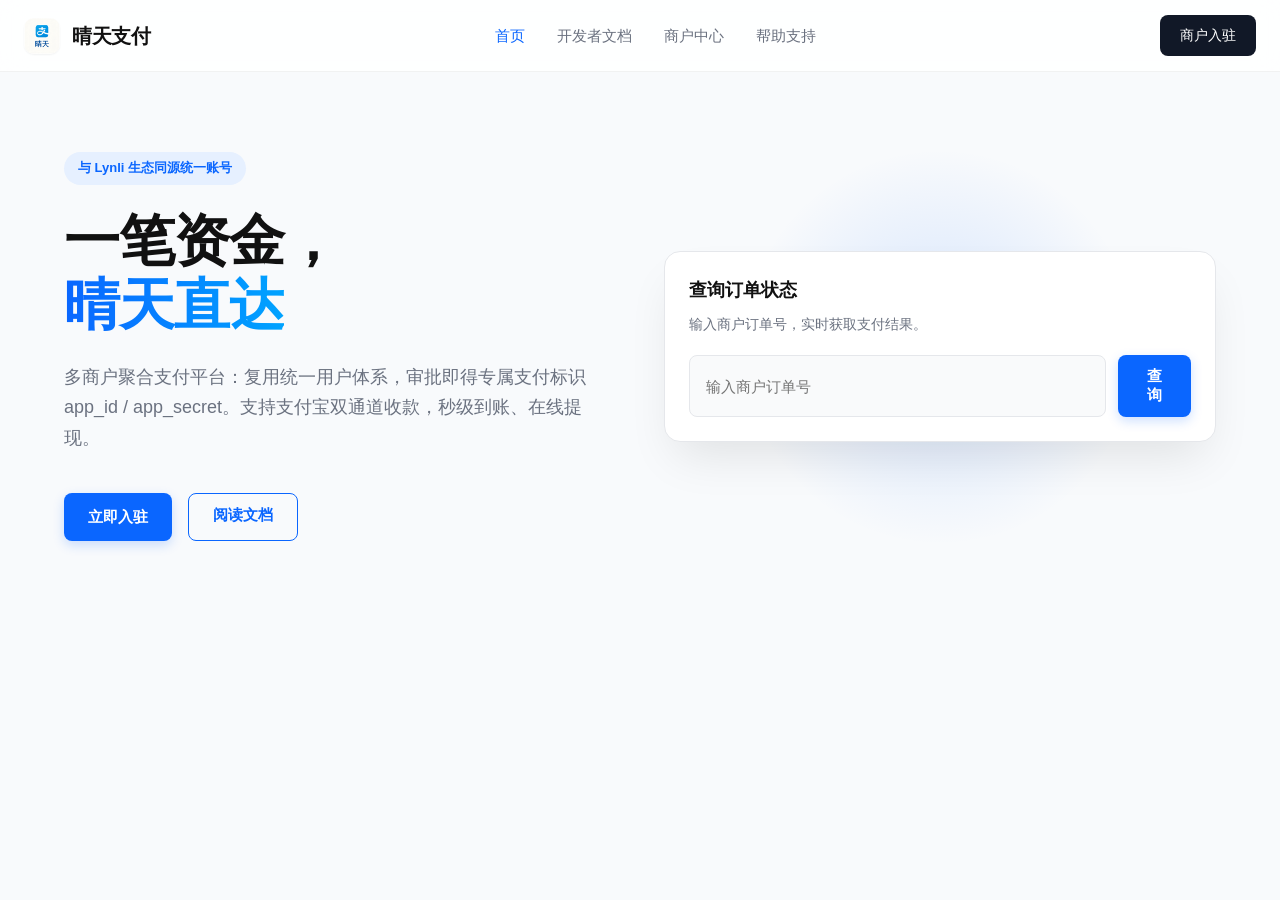
==== index.html @ b528886f "fix: force inline mobile css to kill cache issue" ====
<!DOCTYPE html>
<html lang="zh-CN">
<head>
  <meta charset="UTF-8">
  <meta name="viewport" content="width=device-width, initial-scale=1.0">
  <meta http-equiv="Cache-Control" content="no-cache, no-store, must-revalidate">
  <meta http-equiv="Pragma" content="no-cache">
  <meta http-equiv="Expires" content="0">
  <title>晴天支付 - 多商户聚合支付平台</title>
  <link rel="icon" href="assets/favicon.png">
  <link rel="stylesheet" href="assets/style.css">
  
  <!-- 强制内联，彻底防止缓存覆盖 -->
  <style>
    /* 桌面端样式恢复 */
    .hero { display: flex; align-items: center; justify-content: space-between; max-width: 1200px; margin: 80px auto; padding: 0 24px; gap: 60px; }
    .hero-text { flex: 1; max-width: 540px; }
    .hero-text h1 { font-size: 56px; line-height: 1.15; font-weight: 800; color: #111; margin-bottom: 24px; letter-spacing: -1px; }
    .hero-text h1 span { color: var(--primary); background: linear-gradient(90deg, #0a66ff, #00a3ff); -webkit-background-clip: text; -webkit-text-fill-color: transparent; }
    .hero-text p { font-size: 18px; color: var(--text-muted); margin-bottom: 40px; line-height: 1.7; }
    .hero-actions { display: flex; gap: 16px; }
    .hero-visual { flex: 1; position: relative; }
    .glow { position: absolute; top: 50%; left: 50%; transform: translate(-50%, -50%); width: 400px; height: 400px; background: radial-gradient(circle, rgba(10,102,255,0.15) 0%, rgba(255,255,255,0) 70%); z-index: -1; }
    .mockup { background: #fff; border-radius: 16px; box-shadow: 0 24px 48px -12px rgba(0,0,0,0.1); border: 1px solid var(--border-color); padding: 24px; }
    .query-box { display: flex; gap: 12px; margin-top: 16px; }

    /* 暴力修复移动端菜单 (防所有覆盖) */
    @media (max-width: 768px) {
      .nav-links { display: none; }
      .btn-header { display: none; }
      .menu-toggle { display: block; font-size: 24px; cursor: pointer; color: #111; }
      
      /* 当加上 mobile-show 类名时，变成全屏白色 */
      .nav-links.mobile-show {
        display: flex !important;
        flex-direction: column !important;
        position: fixed !important;
        top: 72px !important; 
        left: 0 !important; 
        right: 0 !important; 
        bottom: 0 !important;
        background: #ffffff !important; /* 强制纯白，绝不透明 */
        z-index: 99999 !important; /* 绝对置顶 */
        padding: 24px !important;
        margin: 0 !important;
        gap: 0 !important;
        border-top: 1px solid #eee;
      }
      
      .nav-links.mobile-show a {
        display: block !important;
        width: 100% !important;
        font-size: 18px !important;
        padding: 20px 0 !important;
        border-bottom: 1px solid #f0f0f0 !important;
        color: #333 !important;
        text-align: left !important;
      }
      
      .hero { flex-direction: column; margin: 40px auto; padding: 0 20px; gap: 40px; text-align: center; }
      .hero-text h1 { font-size: 40px; }
      .hero-actions { justify-content: center; }
      .query-box { flex-direction: column; }
      .query-box button { width: 100%; }
    }
  </style>
</head>
<body>
  <div class="header">
    <div class="logo"><img src="assets/logo.png" alt="晴天支付"><div class="logo-text"><h1>晴天支付</h1></div></div>
    
    <div class="nav-links" id="navLinks">
      <a href="index.html" class="active">首页</a>
      <a href="docs.html">开发者文档</a>
      <a href="merchant.html">商户中心</a>
      <a href="support.html">帮助支持</a>
    </div>
    
    <a href="login.html" class="btn-header">商户入驻</a>
    
    <!-- 点击后切换类名 -->
    <div class="menu-toggle" onclick="document.getElementById('navLinks').classList.toggle('mobile-show')">☰</div>
  </div>

  <main>
    <div class="hero">
      <div class="hero-text">
        <div style="display: inline-block; background: var(--primary-light); color: var(--primary); padding: 6px 14px; border-radius: 20px; font-size: 13px; font-weight: 600; margin-bottom: 24px;">与 Lynli 生态同源统一账号</div>
        <h1>一笔资金，<br><span>晴天直达</span></h1>
        <p>多商户聚合支付平台：复用统一用户体系，审批即得专属支付标识 app_id / app_secret。支持支付宝双通道收款，秒级到账、在线提现。</p>
        <div class="hero-actions"><a href="login.html" class="btn-primary">立即入驻</a><a href="docs.html" class="btn-outline" style="line-height: normal;">阅读文档</a></div>
      </div>
      <div class="hero-visual">
        <div class="glow"></div>
        <div class="mockup">
          <div style="font-size: 18px; font-weight: 600; margin-bottom: 8px; color: #111;">查询订单状态</div>
          <p style="color: var(--text-muted); font-size: 14px; margin-bottom: 20px;">输入商户订单号，实时获取支付结果。</p>
          <div class="query-box"><input type="text" id="queryOrder" placeholder="输入商户订单号"><button class="btn-primary" onclick="toast('查询功能开发中')">查询</button></div>
        </div>
      </div>
    </div>
  </main>
  <script src="assets/api.js"></script>
</body>
</html>
---- assets/style.css ----
:root {
  --primary: #0a66ff;
  --primary-hover: #004ecc;
  --primary-light: #e6f0ff;
  --text-main: #111827;
  --text-muted: #6b7280;
  --bg-color: #f8fafc;
  --card-bg: #ffffff;
  --border-color: #e5e7eb;
  --shadow-sm: 0 1px 2px 0 rgba(0, 0, 0, 0.05);
  --shadow-md: 0 4px 6px -1px rgba(0, 0, 0, 0.05), 0 2px 4px -1px rgba(0, 0, 0, 0.03);
  --shadow-lg: 0 10px 25px -3px rgba(0, 0, 0, 0.05), 0 4px 6px -2px rgba(0, 0, 0, 0.025);
  --radius: 12px;
}
* { box-sizing: border-box; margin: 0; padding: 0; }
body { font-family: -apple-system, BlinkMacSystemFont, "PingFang SC", "Helvetica Neue", Arial, sans-serif; background-color: var(--bg-color); color: var(--text-main); line-height: 1.6; -webkit-font-smoothing: antialiased; }
a { color: var(--primary); text-decoration: none; transition: color 0.2s; }

/* 导航栏 */
.header { position: sticky; top: 0; z-index: 1000; display: flex; justify-content: space-between; align-items: center; height: 72px; padding: 0 24px; background: rgba(255, 255, 255, 0.85); backdrop-filter: blur(12px); -webkit-backdrop-filter: blur(12px); border-bottom: 1px solid rgba(0,0,0,0.05); }
.logo { display: flex; align-items: center; gap: 12px; }
.logo img { width: 36px; height: 36px; border-radius: 10px; box-shadow: var(--shadow-sm); }
.logo-text h1 { font-size: 20px; font-weight: 700; letter-spacing: -0.5px; color: #111; }
.nav-links { display: flex; gap: 32px; }
.nav-links a { color: var(--text-muted); font-size: 15px; font-weight: 500; }
.nav-links a:hover, .nav-links a.active { color: var(--primary); }
.btn-header { background: var(--text-main); color: #fff; padding: 9px 20px; border-radius: 8px; font-size: 14px; font-weight: 500; transition: background 0.2s; }
.btn-header:hover { background: #000; }
.menu-toggle { display: none; font-size: 24px; cursor: pointer; color: var(--text-main); }

/* 按钮体系 */
.btn-primary { display: inline-block; text-align: center; background: var(--primary); color: #fff; padding: 12px 24px; border-radius: 8px; font-size: 15px; font-weight: 600; border: none; cursor: pointer; transition: all 0.2s ease; box-shadow: 0 4px 12px rgba(10, 102, 255, 0.2); }
.btn-primary:hover { background: var(--primary-hover); transform: translateY(-1px); box-shadow: 0 6px 16px rgba(10, 102, 255, 0.3); }
.btn-outline { background: transparent; color: var(--primary); border: 1px solid var(--primary); padding: 12px 24px; border-radius: 8px; font-size: 15px; font-weight: 600; cursor: pointer; }

/* 卡片与表单 */
.card { background: var(--card-bg); border-radius: var(--radius); padding: 32px; box-shadow: var(--shadow-md); border: 1px solid rgba(0,0,0,0.02); }
.form-group { margin-bottom: 20px; }
.form-group label { display: block; font-size: 14px; font-weight: 500; margin-bottom: 8px; color: var(--text-main); }
input { width: 100%; padding: 14px 16px; border: 1px solid var(--border-color); border-radius: 8px; font-size: 15px; outline: none; background: #f9fafb; transition: all 0.2s; }
input:focus { border-color: var(--primary); background: #fff; box-shadow: 0 0 0 3px var(--primary-light); }

/* 商户中心 */
.dashboard { display: flex; max-width: 1200px; margin: 30px auto; background: var(--card-bg); border-radius: var(--radius); overflow: hidden; box-shadow: var(--shadow-lg); border: 1px solid var(--border-color); min-height: calc(100vh - 140px); }
.sidebar { width: 260px; background: #f8fafc; border-right: 1px solid var(--border-color); padding: 24px 16px; flex-shrink: 0; }
.menu-title { font-size: 12px; font-weight: 600; color: #9ca3af; text-transform: uppercase; letter-spacing: 0.5px; padding: 12px; margin-top: 12px; }
.menu-item { padding: 12px 16px; font-size: 14px; font-weight: 500; cursor: pointer; color: var(--text-muted); border-radius: 8px; transition: all 0.2s; margin-bottom: 4px; }
.menu-item:hover { background: #e2e8f0; color: var(--text-main); }
.menu-item.active { background: var(--primary-light); color: var(--primary); }
.main-content { flex: 1; padding: 40px; overflow-y: auto; }

/* 文档代码块 */
pre { background: #1e293b; color: #e2e8f0; padding: 20px; border-radius: 8px; overflow-x: auto; font-family: ui-monospace, SFMono-Regular, Menlo, Monaco, Consolas, monospace; font-size: 14px; line-height: 1.5; margin: 20px 0; }

/* 移动端适配 */
@media (max-width: 768px) {
  .nav-links, .btn-header { display: none; }
  .menu-toggle { display: block; }
  .header { padding: 0 16px; }
  
  
  .dashboard { flex-direction: column; margin: 0; border-radius: 0; border: none; min-height: 100vh; }
  .sidebar { position: fixed; left: -300px; top: 0; bottom: 0; width: 260px; z-index: 1000; transition: left 0.3s cubic-bezier(0.4, 0, 0.2, 1); box-shadow: 2px 0 20px rgba(0,0,0,0.1); background: #fff; }
  .sidebar.open { left: 0; }
  .main-content { padding: 24px 16px; }
  .mobile-header { display: flex; align-items: center; gap: 16px; margin-bottom: 24px; }
  .overlay { display: none; position: fixed; inset: 0; background: rgba(0,0,0,0.4); backdrop-filter: blur(4px); z-index: 999; opacity: 0; transition: opacity 0.3s; }
  .overlay.show { display: block; opacity: 1; }
  .card { padding: 24px; }
}
@media (min-width: 769px) {
  .mobile-header, .overlay { display: none; }
}

/* 覆盖之前的抽屉卡片，改为全屏下拉 */
@media (max-width: 768px) {
  
  
}


@media (max-width: 768px) {
  .nav-links, .btn-header { display: none; }
  .menu-toggle { display: block; cursor: pointer; padding: 8px; }
  .header { padding: 0 16px; position: sticky; top: 0; z-index: 1000; background: #fff; }
  
  /* 全屏下拉菜单，纯白背景，绝对不透明 */
  .nav-links.mobile-show {
    display: flex !important;
    flex-direction: column;
    position: fixed !important;
    top: 64px !important;  /* 紧贴头部 */
    left: 0 !important;
    right: 0 !important;
    bottom: 0 !important;
    background: #ffffff !important;
    z-index: 9999 !important;
    padding: 20px 24px !important;
    margin: 0 !important;
    border-top: 1px solid #eee;
    box-sizing: border-box;
  }
  
  .nav-links.mobile-show a {
    display: block;
    width: 100%;
    font-size: 18px !important;
    padding: 20px 0 !important;
    border-bottom: 1px solid #f0f0f0 !important;
    color: #333 !important;
    text-align: left !important;
    background: transparent !important;
  }
}
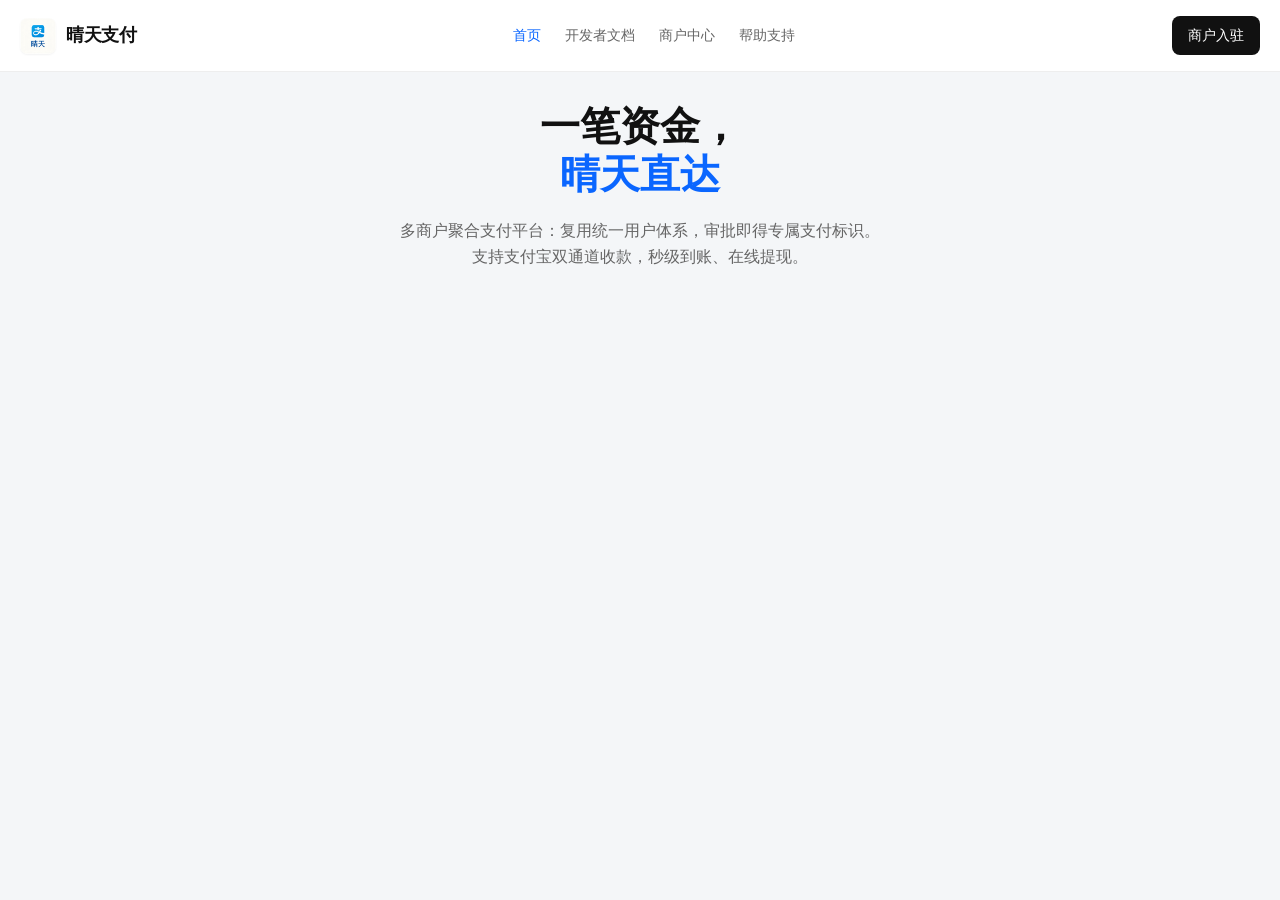
==== commit b3f0cf17: "fix: force inline css for index and bust cache" ====
--- a/index.html
+++ b/index.html
@@ -2,72 +2,65 @@
 <html lang="zh-CN">
 <head>
   <meta charset="UTF-8">
-  <meta name="viewport" content="width=device-width, initial-scale=1.0">
-  <meta http-equiv="Cache-Control" content="no-cache, no-store, must-revalidate">
-  <meta http-equiv="Pragma" content="no-cache">
-  <meta http-equiv="Expires" content="0">
+  <meta name="viewport" content="width=device-width, initial-scale=1.0, maximum-scale=1.0, user-scalable=no">
   <title>晴天支付 - 多商户聚合支付平台</title>
   <link rel="icon" href="assets/favicon.png">
-  <link rel="stylesheet" href="assets/style.css">
-  
-  <!-- 强制内联，彻底防止缓存覆盖 -->
+  <link rel="stylesheet" href="assets/style.css?v=99">
   <style>
-    /* 桌面端样式恢复 */
-    .hero { display: flex; align-items: center; justify-content: space-between; max-width: 1200px; margin: 80px auto; padding: 0 24px; gap: 60px; }
-    .hero-text { flex: 1; max-width: 540px; }
-    .hero-text h1 { font-size: 56px; line-height: 1.15; font-weight: 800; color: #111; margin-bottom: 24px; letter-spacing: -1px; }
-    .hero-text h1 span { color: var(--primary); background: linear-gradient(90deg, #0a66ff, #00a3ff); -webkit-background-clip: text; -webkit-text-fill-color: transparent; }
-    .hero-text p { font-size: 18px; color: var(--text-muted); margin-bottom: 40px; line-height: 1.7; }
-    .hero-actions { display: flex; gap: 16px; }
-    .hero-visual { flex: 1; position: relative; }
-    .glow { position: absolute; top: 50%; left: 50%; transform: translate(-50%, -50%); width: 400px; height: 400px; background: radial-gradient(circle, rgba(10,102,255,0.15) 0%, rgba(255,255,255,0) 70%); z-index: -1; }
-    .mockup { background: #fff; border-radius: 16px; box-shadow: 0 24px 48px -12px rgba(0,0,0,0.1); border: 1px solid var(--border-color); padding: 24px; }
-    .query-box { display: flex; gap: 12px; margin-top: 16px; }
+    /* 强制内联覆盖，无视任何外部 css 干扰 */
+    body { background: #f4f6f8; font-family: -apple-system, sans-serif; margin: 0; }
+    .header { display: flex; justify-content: space-between; align-items: center; padding: 12px 20px; background: #fff; border-bottom: 1px solid #eee; position: sticky; top: 0; z-index: 1000;}
+    .logo { display: flex; align-items: center; gap: 10px; }
+    .logo img { width: 36px; height: 36px; border-radius: 8px; }
+    .logo-text h1 { margin: 0; font-size: 18px; color: #111; }
+    .menu-toggle { font-size: 24px; cursor: pointer; color: #111; display: none; }
+    .nav-links { display: flex; gap: 24px; }
+    .nav-links a { text-decoration: none; color: #666; font-size: 14px; font-weight: 500; }
+    .nav-links a.active { color: #0a66ff; }
+    .btn-header { background: #111; color: #fff; text-decoration: none; padding: 8px 16px; border-radius: 8px; font-size: 14px; }
 
-    /* 暴力修复移动端菜单 (防所有覆盖) */
+    /* 页面主内容 */
+    .main { max-width: 900px; margin: 0 auto; padding: 30px 20px; text-align: center; }
+    .main h1 { font-size: 40px; line-height: 1.2; margin-bottom: 20px; color: #111; }
+    .main h1 span { color: #0a66ff; }
+    .main p { color: #666; font-size: 16px; line-height: 1.6; }
+
+    /* 手机端极简全屏菜单 */
     @media (max-width: 768px) {
       .nav-links { display: none; }
       .btn-header { display: none; }
-      .menu-toggle { display: block; font-size: 24px; cursor: pointer; color: #111; }
+      .menu-toggle { display: block; }
       
-      /* 当加上 mobile-show 类名时，变成全屏白色 */
       .nav-links.mobile-show {
         display: flex !important;
         flex-direction: column !important;
         position: fixed !important;
-        top: 72px !important; 
+        top: 61px !important; 
         left: 0 !important; 
         right: 0 !important; 
         bottom: 0 !important;
-        background: #ffffff !important; /* 强制纯白，绝不透明 */
-        z-index: 99999 !important; /* 绝对置顶 */
-        padding: 24px !important;
+        background: #ffffff !important;
+        z-index: 9999 !important;
+        padding: 20px !important;
         margin: 0 !important;
-        gap: 0 !important;
-        border-top: 1px solid #eee;
       }
-      
       .nav-links.mobile-show a {
         display: block !important;
         width: 100% !important;
         font-size: 18px !important;
-        padding: 20px 0 !important;
-        border-bottom: 1px solid #f0f0f0 !important;
-        color: #333 !important;
+        padding: 16px 0 !important;
+        border-bottom: 1px solid #eee !important;
         text-align: left !important;
       }
-      
-      .hero { flex-direction: column; margin: 40px auto; padding: 0 20px; gap: 40px; text-align: center; }
-      .hero-text h1 { font-size: 40px; }
-      .hero-actions { justify-content: center; }
-      .query-box { flex-direction: column; }
-      .query-box button { width: 100%; }
     }
   </style>
 </head>
 <body>
   <div class="header">
-    <div class="logo"><img src="assets/logo.png" alt="晴天支付"><div class="logo-text"><h1>晴天支付</h1></div></div>
+    <div class="logo">
+      <img src="assets/logo.png" alt="晴天支付">
+      <div class="logo-text"><h1>晴天支付</h1></div>
+    </div>
     
     <div class="nav-links" id="navLinks">
       <a href="index.html" class="active">首页</a>
@@ -77,29 +70,12 @@
     </div>
     
     <a href="login.html" class="btn-header">商户入驻</a>
-    
-    <!-- 点击后切换类名 -->
     <div class="menu-toggle" onclick="document.getElementById('navLinks').classList.toggle('mobile-show')">☰</div>
   </div>
 
-  <main>
-    <div class="hero">
-      <div class="hero-text">
-        <div style="display: inline-block; background: var(--primary-light); color: var(--primary); padding: 6px 14px; border-radius: 20px; font-size: 13px; font-weight: 600; margin-bottom: 24px;">与 Lynli 生态同源统一账号</div>
-        <h1>一笔资金，<br><span>晴天直达</span></h1>
-        <p>多商户聚合支付平台：复用统一用户体系，审批即得专属支付标识 app_id / app_secret。支持支付宝双通道收款，秒级到账、在线提现。</p>
-        <div class="hero-actions"><a href="login.html" class="btn-primary">立即入驻</a><a href="docs.html" class="btn-outline" style="line-height: normal;">阅读文档</a></div>
-      </div>
-      <div class="hero-visual">
-        <div class="glow"></div>
-        <div class="mockup">
-          <div style="font-size: 18px; font-weight: 600; margin-bottom: 8px; color: #111;">查询订单状态</div>
-          <p style="color: var(--text-muted); font-size: 14px; margin-bottom: 20px;">输入商户订单号，实时获取支付结果。</p>
-          <div class="query-box"><input type="text" id="queryOrder" placeholder="输入商户订单号"><button class="btn-primary" onclick="toast('查询功能开发中')">查询</button></div>
-        </div>
-      </div>
-    </div>
-  </main>
-  <script src="assets/api.js"></script>
+  <div class="main">
+    <h1>一笔资金，<br><span>晴天直达</span></h1>
+    <p>多商户聚合支付平台：复用统一用户体系，审批即得专属支付标识。<br>支持支付宝双通道收款，秒级到账、在线提现。</p>
+  </div>
 </body>
 </html>
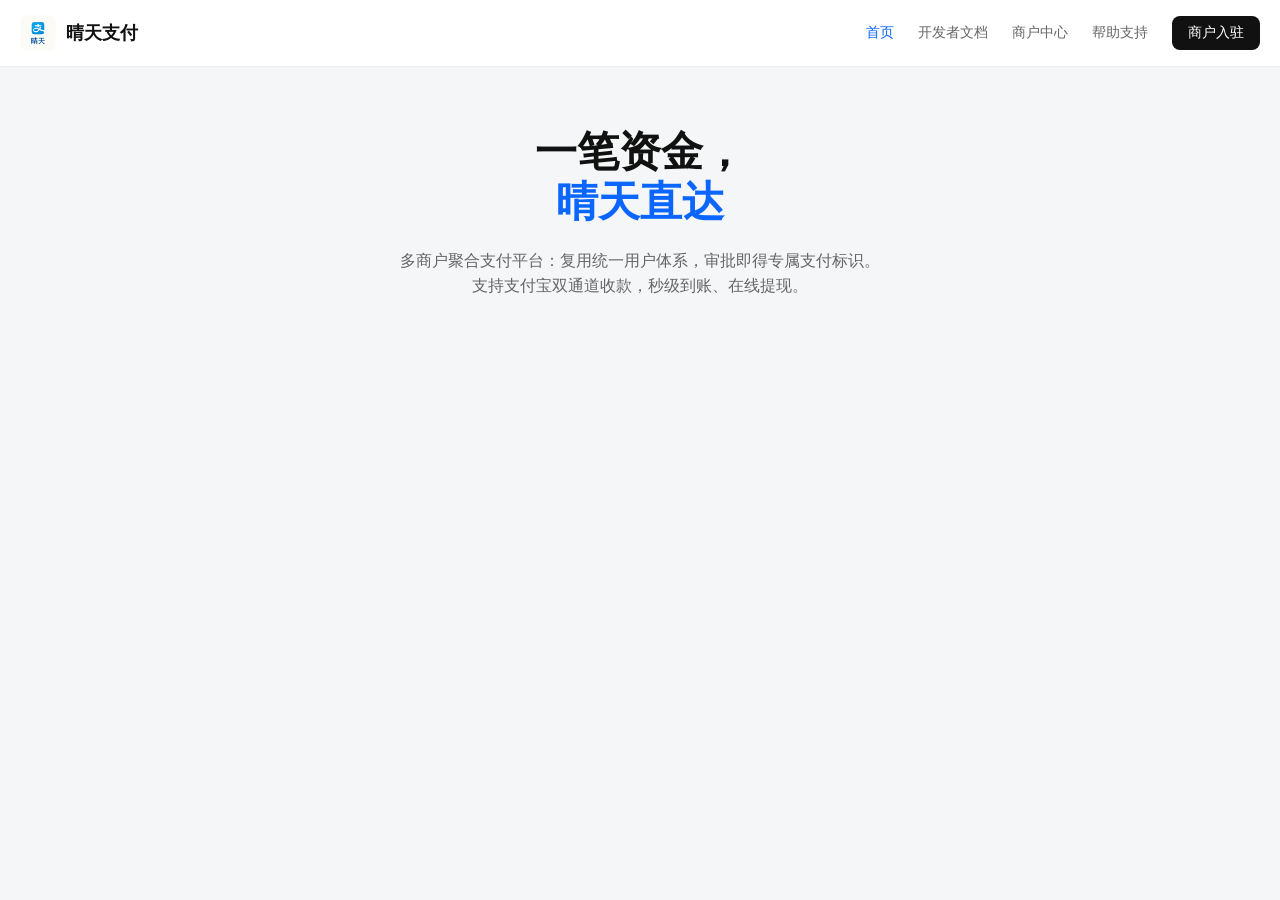
==== commit a7642ea1: "fix: absolute full screen overlay menu to kill bugs" ====
--- a/index.html
+++ b/index.html
@@ -4,78 +4,114 @@
   <meta charset="UTF-8">
   <meta name="viewport" content="width=device-width, initial-scale=1.0, maximum-scale=1.0, user-scalable=no">
   <title>晴天支付 - 多商户聚合支付平台</title>
-  <link rel="icon" href="assets/favicon.png">
-  <link rel="stylesheet" href="assets/style.css?v=99">
   <style>
-    /* 强制内联覆盖，无视任何外部 css 干扰 */
-    body { background: #f4f6f8; font-family: -apple-system, sans-serif; margin: 0; }
-    .header { display: flex; justify-content: space-between; align-items: center; padding: 12px 20px; background: #fff; border-bottom: 1px solid #eee; position: sticky; top: 0; z-index: 1000;}
+    /* ===== 彻底重置 ===== */
+    * { box-sizing: border-box; margin: 0; padding: 0; }
+    body { font-family: -apple-system, BlinkMacSystemFont, "PingFang SC", sans-serif; background: #f4f6f8; color: #111; }
+    a { text-decoration: none; }
+
+    /* ===== 顶部导航 ===== */
+    .header { display: flex; justify-content: space-between; align-items: center; padding: 15px 20px; background: #fff; border-bottom: 1px solid #eee; position: sticky; top: 0; z-index: 100; }
     .logo { display: flex; align-items: center; gap: 10px; }
     .logo img { width: 36px; height: 36px; border-radius: 8px; }
-    .logo-text h1 { margin: 0; font-size: 18px; color: #111; }
-    .menu-toggle { font-size: 24px; cursor: pointer; color: #111; display: none; }
-    .nav-links { display: flex; gap: 24px; }
-    .nav-links a { text-decoration: none; color: #666; font-size: 14px; font-weight: 500; }
-    .nav-links a.active { color: #0a66ff; }
-    .btn-header { background: #111; color: #fff; text-decoration: none; padding: 8px 16px; border-radius: 8px; font-size: 14px; }
+    .logo h1 { font-size: 18px; margin: 0; font-weight: bold; }
+    
+    .desktop-nav { display: flex; gap: 24px; align-items: center; }
+    .desktop-nav a { color: #666; font-size: 14px; font-weight: 500; }
+    .desktop-nav a.active { color: #0a66ff; }
+    .desktop-nav .btn { background: #111; color: #fff; padding: 8px 16px; border-radius: 8px; }
 
-    /* 页面主内容 */
-    .main { max-width: 900px; margin: 0 auto; padding: 30px 20px; text-align: center; }
-    .main h1 { font-size: 40px; line-height: 1.2; margin-bottom: 20px; color: #111; }
-    .main h1 span { color: #0a66ff; }
-    .main p { color: #666; font-size: 16px; line-height: 1.6; }
+    .hamburger { display: none; font-size: 24px; cursor: pointer; }
 
-    /* 手机端极简全屏菜单 */
+    /* ===== 页面主内容 ===== */
+    .main-content { text-align: center; padding: 60px 20px; max-width: 800px; margin: 0 auto; }
+    .main-content h1 { font-size: 42px; line-height: 1.2; margin-bottom: 20px; font-weight: 800; }
+    .main-content h1 span { color: #0a66ff; }
+    .main-content p { color: #666; font-size: 16px; line-height: 1.6; }
+
+    /* ===== 终极方案：独立全屏菜单 ===== */
+    .mobile-menu {
+      display: none; /* 默认隐藏 */
+      position: fixed !important; 
+      top: 0 !important; left: 0 !important; right: 0 !important; bottom: 0 !important;
+      width: 100vw !important; height: 100vh !important;
+      background: #ffffff !important; /* 纯白，绝对不透明 */
+      z-index: 999999 !important; /* 最高层级 */
+      flex-direction: column;
+      padding: 20px;
+    }
+    
+    /* 菜单头部 */
+    .mobile-menu-header { display: flex; justify-content: space-between; align-items: center; padding-bottom: 20px; border-bottom: 1px solid #eee; margin-bottom: 10px; }
+    .mobile-menu-close { font-size: 28px; cursor: pointer; color: #333; padding: 5px; }
+    
+    /* 菜单项 */
+    .mobile-menu a {
+      display: block;
+      padding: 20px 0;
+      font-size: 18px;
+      color: #333;
+      font-weight: 500;
+      border-bottom: 1px solid #f5f5f5;
+    }
+
+    /* 手机端响应 */
     @media (max-width: 768px) {
-      .nav-links { display: none; }
-      .btn-header { display: none; }
-      .menu-toggle { display: block; }
-      
-      .nav-links.mobile-show {
-        display: flex !important;
-        flex-direction: column !important;
-        position: fixed !important;
-        top: 61px !important; 
-        left: 0 !important; 
-        right: 0 !important; 
-        bottom: 0 !important;
-        background: #ffffff !important;
-        z-index: 9999 !important;
-        padding: 20px !important;
-        margin: 0 !important;
-      }
-      .nav-links.mobile-show a {
-        display: block !important;
-        width: 100% !important;
-        font-size: 18px !important;
-        padding: 16px 0 !important;
-        border-bottom: 1px solid #eee !important;
-        text-align: left !important;
-      }
+      .desktop-nav { display: none; }
+      .hamburger { display: block; }
+      .main-content h1 { font-size: 34px; }
     }
   </style>
 </head>
 <body>
+
+  <!-- 顶部 -->
   <div class="header">
     <div class="logo">
-      <img src="assets/logo.png" alt="晴天支付">
-      <div class="logo-text"><h1>晴天支付</h1></div>
+      <img src="assets/logo.png" alt="logo">
+      <h1>晴天支付</h1>
     </div>
     
-    <div class="nav-links" id="navLinks">
+    <div class="desktop-nav">
       <a href="index.html" class="active">首页</a>
       <a href="docs.html">开发者文档</a>
       <a href="merchant.html">商户中心</a>
       <a href="support.html">帮助支持</a>
+      <a href="login.html" class="btn">商户入驻</a>
     </div>
-    
-    <a href="login.html" class="btn-header">商户入驻</a>
-    <div class="menu-toggle" onclick="document.getElementById('navLinks').classList.toggle('mobile-show')">☰</div>
+
+    <div class="hamburger" onclick="openMenu()">☰</div>
   </div>
 
-  <div class="main">
+  <!-- 全屏独立菜单 (不在 header 里面，绝对覆盖) -->
+  <div class="mobile-menu" id="mobileMenu">
+    <div class="mobile-menu-header">
+      <h1 style="font-size: 18px; margin:0;">导航菜单</h1>
+      <div class="mobile-menu-close" onclick="closeMenu()">✕</div>
+    </div>
+    <a href="index.html">首页</a>
+    <a href="docs.html">开发者文档</a>
+    <a href="merchant.html">商户中心</a>
+    <a href="support.html">帮助支持</a>
+    <a href="login.html" style="color: #0a66ff; border-bottom: none;">商户入驻 →</a>
+  </div>
+
+  <!-- 内容 -->
+  <div class="main-content">
     <h1>一笔资金，<br><span>晴天直达</span></h1>
     <p>多商户聚合支付平台：复用统一用户体系，审批即得专属支付标识。<br>支持支付宝双通道收款，秒级到账、在线提现。</p>
   </div>
+
+  <script>
+    // 暴力切换 display 属性
+    function openMenu() {
+      document.getElementById('mobileMenu').style.display = 'flex';
+      document.body.style.overflow = 'hidden'; // 禁止底层页面滚动
+    }
+    function closeMenu() {
+      document.getElementById('mobileMenu').style.display = 'none';
+      document.body.style.overflow = 'auto';
+    }
+  </script>
 </body>
 </html>
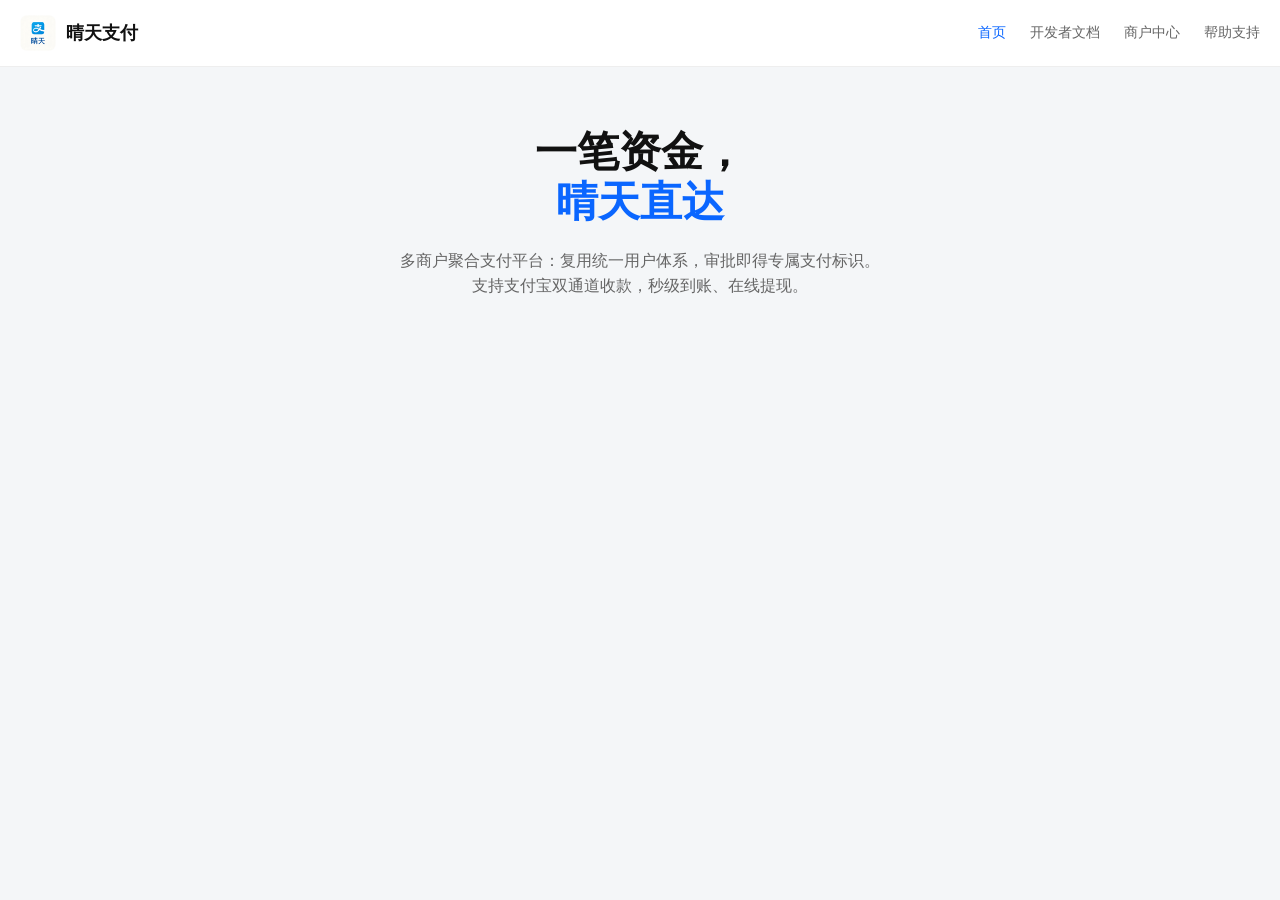
==== commit 190896ae: "fix: perfect mobile drawer with mask" ====
--- a/index.html
+++ b/index.html
@@ -5,7 +5,7 @@
   <meta name="viewport" content="width=device-width, initial-scale=1.0, maximum-scale=1.0, user-scalable=no">
   <title>晴天支付 - 多商户聚合支付平台</title>
   <style>
-    /* ===== 彻底重置 ===== */
+    /* ===== 基础重置 ===== */
     * { box-sizing: border-box; margin: 0; padding: 0; }
     body { font-family: -apple-system, BlinkMacSystemFont, "PingFang SC", sans-serif; background: #f4f6f8; color: #111; }
     a { text-decoration: none; }
@@ -15,13 +15,10 @@
     .logo { display: flex; align-items: center; gap: 10px; }
     .logo img { width: 36px; height: 36px; border-radius: 8px; }
     .logo h1 { font-size: 18px; margin: 0; font-weight: bold; }
-    
     .desktop-nav { display: flex; gap: 24px; align-items: center; }
     .desktop-nav a { color: #666; font-size: 14px; font-weight: 500; }
     .desktop-nav a.active { color: #0a66ff; }
-    .desktop-nav .btn { background: #111; color: #fff; padding: 8px 16px; border-radius: 8px; }
-
-    .hamburger { display: none; font-size: 24px; cursor: pointer; }
+    .hamburger { display: none; font-size: 24px; cursor: pointer; padding: 5px; }
 
     /* ===== 页面主内容 ===== */
     .main-content { text-align: center; padding: 60px 20px; max-width: 800px; margin: 0 auto; }
@@ -29,31 +26,61 @@
     .main-content h1 span { color: #0a66ff; }
     .main-content p { color: #666; font-size: 16px; line-height: 1.6; }
 
-    /* ===== 终极方案：独立全屏菜单 ===== */
-    .mobile-menu {
-      display: none; /* 默认隐藏 */
-      position: fixed !important; 
-      top: 0 !important; left: 0 !important; right: 0 !important; bottom: 0 !important;
-      width: 100vw !important; height: 100vh !important;
-      background: #ffffff !important; /* 纯白，绝对不透明 */
-      z-index: 999999 !important; /* 最高层级 */
-      flex-direction: column;
-      padding: 20px;
+    /* ========================================================
+       终极侧滑抽屉 (完全独立，绝对防叠字)
+       ======================================================== */
+    
+    /* 黑色半透明遮罩 */
+    .drawer-mask {
+      display: none; position: fixed !important; inset: 0 !important;
+      background: rgba(0, 0, 0, 0.4) !important;
+      backdrop-filter: blur(3px) !important;
+      z-index: 99998 !important;
     }
+
+    /* 左侧抽屉主体 */
+    .drawer {
+      position: fixed !important; top: 0 !important; bottom: 0 !important;
+      left: -100% !important; /* 默认藏在左边 */
+      width: 80% !important; max-width: 320px !important;
+      background: #ffffff !important;
+      z-index: 99999 !important;
+      display: flex !important; flex-direction: column !important;
+      transition: left 0.3s cubic-bezier(0.4, 0, 0.2, 1) !important;
+      box-shadow: 4px 0 24px rgba(0,0,0,0.1) !important;
+      border-radius: 0 16px 16px 0 !important;
+    }
+    .drawer.open { left: 0 !important; }
+
+    /* 抽屉头部 */
+    .drawer-header {
+      display: flex; align-items: center; justify-content: space-between;
+      padding: 20px; border-bottom: 1px solid #f5f5f5;
+    }
+    .drawer-logo-area { display: flex; align-items: center; gap: 12px; }
+    .drawer-logo-area img { width: 42px; height: 42px; border-radius: 12px; }
+    .drawer-title h2 { margin: 0; font-size: 18px; color: #111; }
+    .drawer-title p { margin: 2px 0 0 0; font-size: 12px; color: #888; }
+    .drawer-close { font-size: 24px; color: #999; cursor: pointer; padding: 5px; }
+
+    /* 抽屉内容区 */
+    .drawer-body { flex: 1; overflow-y: auto; padding: 10px 16px 20px; }
+    .drawer-group { font-size: 12px; color: #999; margin: 16px 8px 8px; }
+
+    /* 菜单项 */
+    .drawer-item {
+      display: flex; align-items: center; gap: 12px;
+      padding: 12px; margin-bottom: 4px;
+      border-radius: 12px; font-size: 15px; color: #333;
+    }
+    .drawer-item.active { background: #f0f7ff; color: #0a66ff; font-weight: 600; }
     
-    /* 菜单头部 */
-    .mobile-menu-header { display: flex; justify-content: space-between; align-items: center; padding-bottom: 20px; border-bottom: 1px solid #eee; margin-bottom: 10px; }
-    .mobile-menu-close { font-size: 28px; cursor: pointer; color: #333; padding: 5px; }
-    
-    /* 菜单项 */
-    .mobile-menu a {
-      display: block;
-      padding: 20px 0;
-      font-size: 18px;
-      color: #333;
-      font-weight: 500;
-      border-bottom: 1px solid #f5f5f5;
-    }
+    /* 图标背景色 */
+    .icon-box { width: 32px; height: 32px; border-radius: 8px; display: flex; align-items: center; justify-content: center; }
+    .icon-box svg { width: 18px; height: 18px; }
+    .icon-blue { background: #eef3ff; color: #0a66ff; }
+    .icon-purple { background: #f4ebff; color: #9333ea; }
+    .icon-green { background: #e6f7f0; color: #059669; }
 
     /* 手机端响应 */
     @media (max-width: 768px) {
@@ -71,45 +98,77 @@
       <img src="assets/logo.png" alt="logo">
       <h1>晴天支付</h1>
     </div>
-    
     <div class="desktop-nav">
       <a href="index.html" class="active">首页</a>
       <a href="docs.html">开发者文档</a>
       <a href="merchant.html">商户中心</a>
       <a href="support.html">帮助支持</a>
-      <a href="login.html" class="btn">商户入驻</a>
+    </div>
+    <div class="hamburger" onclick="openDrawer()">☰</div>
+  </div>
+
+  <!-- 遮罩层 -->
+  <div class="drawer-mask" id="drawerMask" onclick="closeDrawer()"></div>
+
+  <!-- 抽屉层 -->
+  <div class="drawer" id="drawer">
+    <div class="drawer-header">
+      <div class="drawer-logo-area">
+        <img src="assets/logo.png" alt="晴天支付">
+        <div class="drawer-title">
+          <h2>晴天支付</h2>
+          <p>商户服务平台</p>
+        </div>
+      </div>
+      <div class="drawer-close" onclick="closeDrawer()">✕</div>
     </div>
 
-    <div class="hamburger" onclick="openMenu()">☰</div>
+    <div class="drawer-body">
+      <div class="drawer-group">导航菜单</div>
+      
+      <a href="index.html" class="drawer-item active">
+        <div class="icon-box icon-blue"><svg fill="none" stroke="currentColor" viewBox="0 0 24 24"><path stroke-linecap="round" stroke-linejoin="round" stroke-width="2" d="M3 12l2-2m0 0l7-7 7 7M5 10v10a1 1 0 001 1h3m10-11l2 2m-2-2v10a1 1 0 01-1 1h-3m-6 0a1 1 0 001-1v-4a1 1 0 011-1h2a1 1 0 011 1v4a1 1 0 001 1m-6 0h6"></path></svg></div>
+        首页
+      </a>
+
+      <a href="docs.html" class="drawer-item">
+        <div class="icon-box icon-purple"><svg fill="none" stroke="currentColor" viewBox="0 0 24 24"><path stroke-linecap="round" stroke-linejoin="round" stroke-width="2" d="M12 6.253v13m0-13C10.832 5.477 9.246 5 7.5 5S4.168 5.477 3 6.253v13C4.168 18.477 5.754 18 7.5 18s3.332.477 4.5 1.253m0-13C13.168 5.477 14.754 5 16.5 5c1.747 0 3.332.477 4.5 1.253v13C19.832 18.477 18.247 18 16.5 18c-1.746 0-3.332.477-4.5 1.253"></path></svg></div>
+        开发者文档
+      </a>
+
+      <a href="merchant.html" class="drawer-item">
+        <div class="icon-box icon-blue"><svg fill="none" stroke="currentColor" viewBox="0 0 24 24"><path stroke-linecap="round" stroke-linejoin="round" stroke-width="2" d="M16 7a4 4 0 11-8 0 4 4 0 018 0zM12 14a7 7 0 00-7 7h14a7 7 0 00-7-7z"></path></svg></div>
+        商户中心
+      </a>
+
+      <a href="support.html" class="drawer-item">
+        <div class="icon-box icon-green"><svg fill="none" stroke="currentColor" viewBox="0 0 24 24"><path stroke-linecap="round" stroke-linejoin="round" stroke-width="2" d="M18.364 5.636l-3.536 3.536m0 5.656l3.536 3.536M9.172 9.172L5.636 5.636m3.536 9.192l-3.536 3.536M21 12a9 9 0 11-18 0 9 9 0 0118 0zm-5 0a4 4 0 11-8 0 4 4 0 018 0z"></path></svg></div>
+        帮助支持
+      </a>
+
+      <div style="margin-top: 20px;">
+        <a href="login.html" style="display: block; text-align: center; background: #0a66ff; color: #fff; padding: 14px; border-radius: 8px; font-weight: bold;">商户入驻</a>
+      </div>
+    </div>
   </div>
 
-  <!-- 全屏独立菜单 (不在 header 里面，绝对覆盖) -->
-  <div class="mobile-menu" id="mobileMenu">
-    <div class="mobile-menu-header">
-      <h1 style="font-size: 18px; margin:0;">导航菜单</h1>
-      <div class="mobile-menu-close" onclick="closeMenu()">✕</div>
-    </div>
-    <a href="index.html">首页</a>
-    <a href="docs.html">开发者文档</a>
-    <a href="merchant.html">商户中心</a>
-    <a href="support.html">帮助支持</a>
-    <a href="login.html" style="color: #0a66ff; border-bottom: none;">商户入驻 →</a>
-  </div>
-
-  <!-- 内容 -->
+  <!-- 页面内容 -->
   <div class="main-content">
     <h1>一笔资金，<br><span>晴天直达</span></h1>
     <p>多商户聚合支付平台：复用统一用户体系，审批即得专属支付标识。<br>支持支付宝双通道收款，秒级到账、在线提现。</p>
   </div>
 
   <script>
-    // 暴力切换 display 属性
-    function openMenu() {
-      document.getElementById('mobileMenu').style.display = 'flex';
-      document.body.style.overflow = 'hidden'; // 禁止底层页面滚动
+    // 绝对独立控制抽屉滑出
+    function openDrawer() {
+      document.getElementById('drawerMask').style.display = 'block';
+      document.getElementById('drawer').classList.add('open');
+      document.body.style.overflow = 'hidden'; // 防止底层滚动
     }
-    function closeMenu() {
-      document.getElementById('mobileMenu').style.display = 'none';
+
+    function closeDrawer() {
+      document.getElementById('drawer').classList.remove('open');
+      document.getElementById('drawerMask').style.display = 'none';
       document.body.style.overflow = 'auto';
     }
   </script>
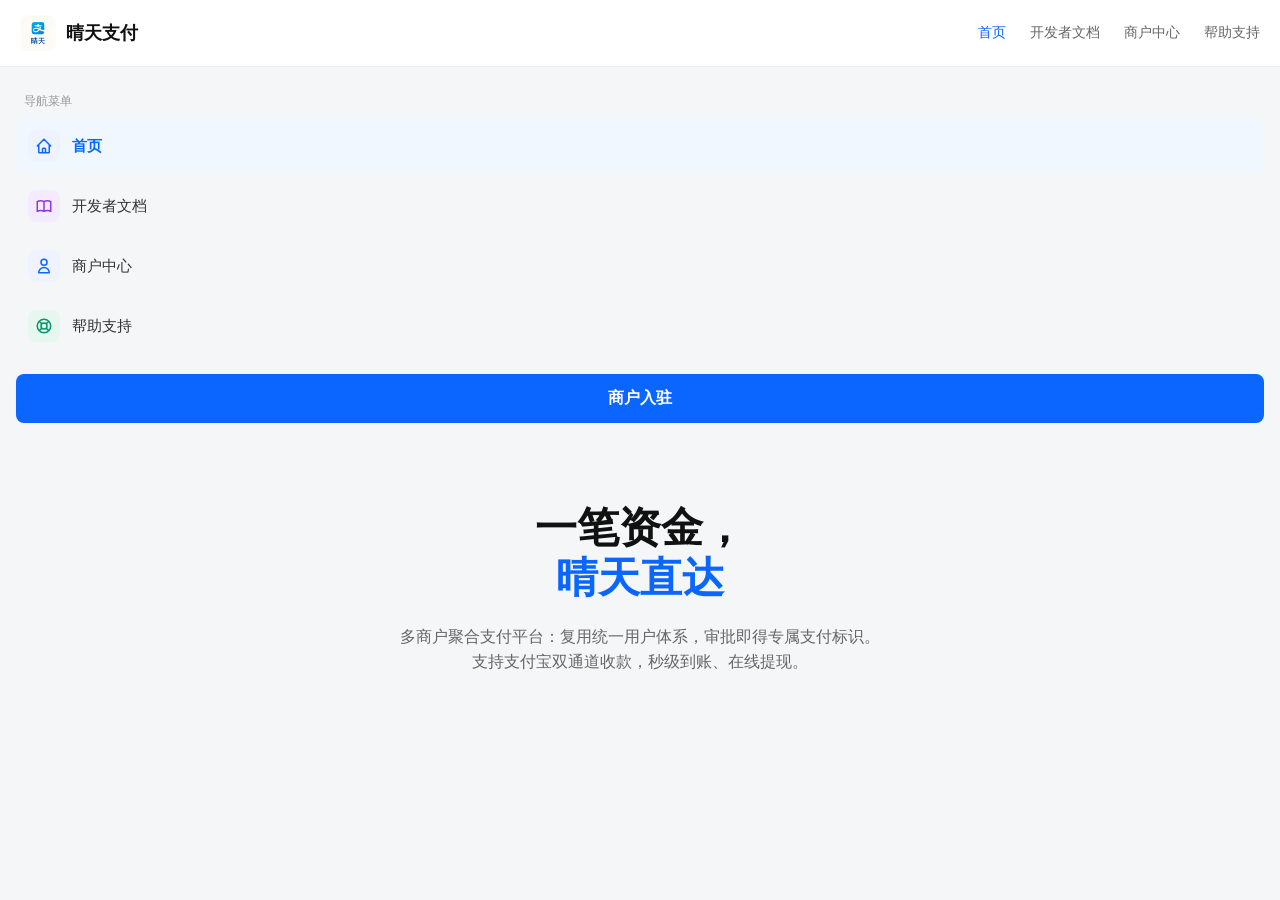
==== commit 00e37cd6: "fix: change drawer to slide from right" ====
--- a/index.html
+++ b/index.html
@@ -41,16 +41,16 @@
     /* 左侧抽屉主体 */
     .drawer {
       position: fixed !important; top: 0 !important; bottom: 0 !important;
-      left: -100% !important; /* 默认藏在左边 */
+      right: -100% !important; transform: translateX(100%) !important;
       width: 80% !important; max-width: 320px !important;
       background: #ffffff !important;
       z-index: 99999 !important;
       display: flex !important; flex-direction: column !important;
-      transition: left 0.3s cubic-bezier(0.4, 0, 0.2, 1) !important;
-      box-shadow: 4px 0 24px rgba(0,0,0,0.1) !important;
-      border-radius: 0 16px 16px 0 !important;
+      transition: transform 0.3s cubic-bezier(0.4, 0, 0.2, 1) !important;
+      box-shadow: -4px 0 24px rgba(0,0,0,0.1) !important;
+      border-radius: 16px 0 0 16px !important;
     }
-    .drawer.open { left: 0 !important; }
+    .drawer.open { right: 0 !important; transform: translateX(0) !important; }
 
     /* 抽屉头部 */
     .drawer-header {
@@ -113,13 +113,15 @@
   <!-- 抽屉层 -->
   <div class="drawer" id="drawer">
     <div class="drawer-header">
+      <div class="drawer-close" onclick="closeDrawer()">✕</div>
       <div class="drawer-logo-area">
-        <img src="assets/logo.png" alt="晴天支付">
-        <div class="drawer-title">
+        <div class="drawer-title" style="text-align: right; margin-right: 12px;">
           <h2>晴天支付</h2>
           <p>商户服务平台</p>
         </div>
+        <img src="assets/logo.png" alt="晴天支付">
       </div>
+    </div>
       <div class="drawer-close" onclick="closeDrawer()">✕</div>
     </div>
 
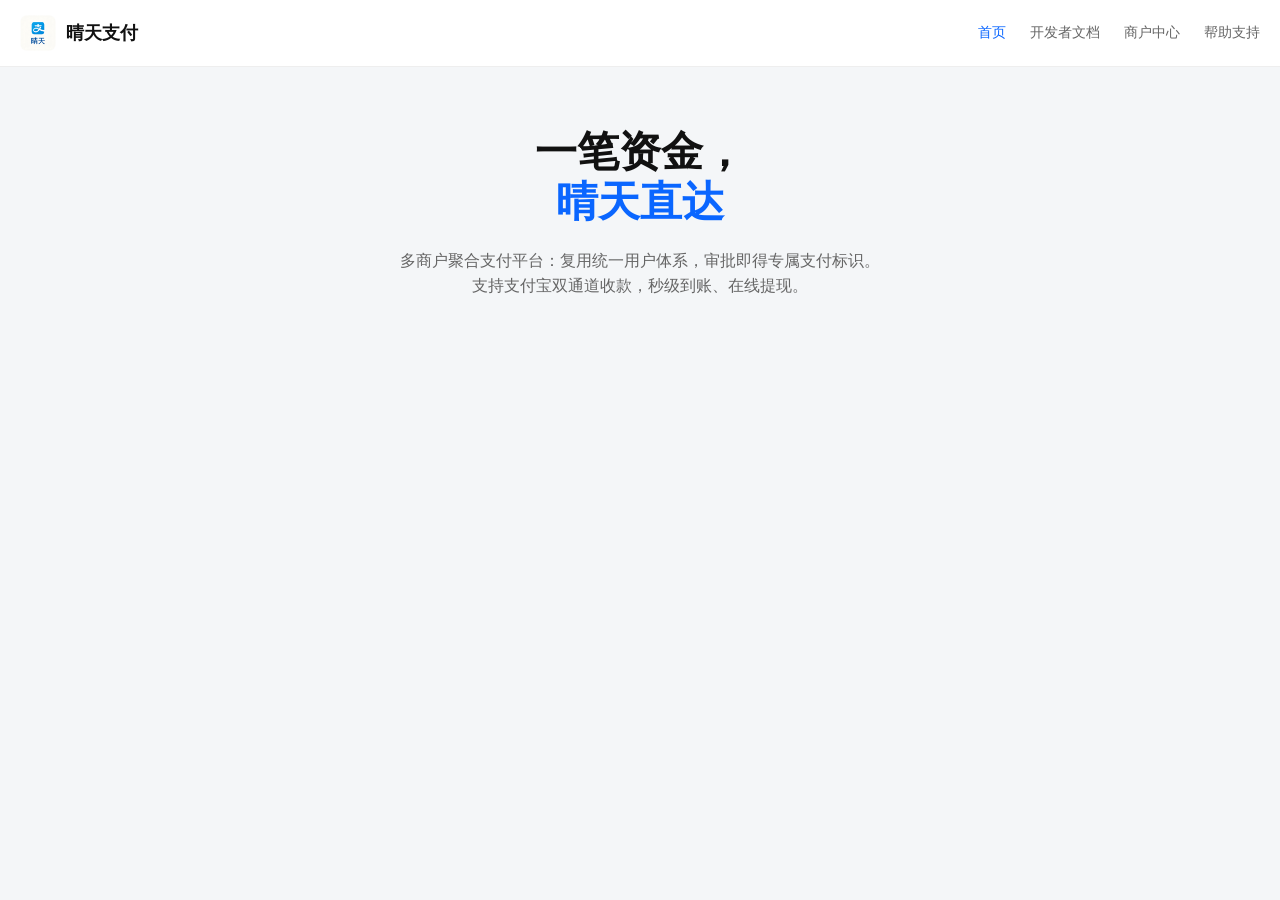
==== commit 072c9405: "fix: complete rewrite of index html with right drawer" ====
--- a/index.html
+++ b/index.html
@@ -5,10 +5,10 @@
   <meta name="viewport" content="width=device-width, initial-scale=1.0, maximum-scale=1.0, user-scalable=no">
   <title>晴天支付 - 多商户聚合支付平台</title>
   <style>
-    /* ===== 基础重置 ===== */
+    /* ===== 强制重置 ===== */
     * { box-sizing: border-box; margin: 0; padding: 0; }
     body { font-family: -apple-system, BlinkMacSystemFont, "PingFang SC", sans-serif; background: #f4f6f8; color: #111; }
-    a { text-decoration: none; }
+    a { text-decoration: none; color: inherit; }
 
     /* ===== 顶部导航 ===== */
     .header { display: flex; justify-content: space-between; align-items: center; padding: 15px 20px; background: #fff; border-bottom: 1px solid #eee; position: sticky; top: 0; z-index: 100; }
@@ -18,50 +18,50 @@
     .desktop-nav { display: flex; gap: 24px; align-items: center; }
     .desktop-nav a { color: #666; font-size: 14px; font-weight: 500; }
     .desktop-nav a.active { color: #0a66ff; }
-    .hamburger { display: none; font-size: 24px; cursor: pointer; padding: 5px; }
+    .hamburger { display: none; font-size: 24px; cursor: pointer; padding: 5px; color: #111; }
 
-    /* ===== 页面主内容 ===== */
+    /* ===== 页面内容 ===== */
     .main-content { text-align: center; padding: 60px 20px; max-width: 800px; margin: 0 auto; }
     .main-content h1 { font-size: 42px; line-height: 1.2; margin-bottom: 20px; font-weight: 800; }
     .main-content h1 span { color: #0a66ff; }
     .main-content p { color: #666; font-size: 16px; line-height: 1.6; }
 
     /* ========================================================
-       终极侧滑抽屉 (完全独立，绝对防叠字)
+       右侧滑动抽屉 (终极版)
        ======================================================== */
     
     /* 黑色半透明遮罩 */
     .drawer-mask {
-      display: none; position: fixed !important; inset: 0 !important;
-      background: rgba(0, 0, 0, 0.4) !important;
-      backdrop-filter: blur(3px) !important;
-      z-index: 99998 !important;
+      display: none; position: fixed; inset: 0;
+      background: rgba(0, 0, 0, 0.4);
+      backdrop-filter: blur(3px);
+      z-index: 9998;
     }
 
-    /* 左侧抽屉主体 */
+    /* 抽屉主体 - 从右侧滑出 */
     .drawer {
-      position: fixed !important; top: 0 !important; bottom: 0 !important;
-      right: -100% !important; transform: translateX(100%) !important;
-      width: 80% !important; max-width: 320px !important;
-      background: #ffffff !important;
-      z-index: 99999 !important;
-      display: flex !important; flex-direction: column !important;
-      transition: transform 0.3s cubic-bezier(0.4, 0, 0.2, 1) !important;
-      box-shadow: -4px 0 24px rgba(0,0,0,0.1) !important;
-      border-radius: 16px 0 0 16px !important;
+      position: fixed; top: 0; bottom: 0; right: -100%;
+      width: 80%; max-width: 320px;
+      background: #ffffff;
+      z-index: 9999;
+      display: flex; flex-direction: column;
+      transition: right 0.3s cubic-bezier(0.4, 0, 0.2, 1);
+      box-shadow: -4px 0 24px rgba(0,0,0,0.1);
+      border-radius: 16px 0 0 16px;
     }
-    .drawer.open { right: 0 !important; transform: translateX(0) !important; }
+    .drawer.open { right: 0; }
 
     /* 抽屉头部 */
     .drawer-header {
       display: flex; align-items: center; justify-content: space-between;
       padding: 20px; border-bottom: 1px solid #f5f5f5;
     }
+    .drawer-close { font-size: 24px; color: #999; cursor: pointer; padding: 5px; }
     .drawer-logo-area { display: flex; align-items: center; gap: 12px; }
     .drawer-logo-area img { width: 42px; height: 42px; border-radius: 12px; }
+    .drawer-title { text-align: right; }
     .drawer-title h2 { margin: 0; font-size: 18px; color: #111; }
     .drawer-title p { margin: 2px 0 0 0; font-size: 12px; color: #888; }
-    .drawer-close { font-size: 24px; color: #999; cursor: pointer; padding: 5px; }
 
     /* 抽屉内容区 */
     .drawer-body { flex: 1; overflow-y: auto; padding: 10px 16px 20px; }
@@ -104,27 +104,28 @@
       <a href="merchant.html">商户中心</a>
       <a href="support.html">帮助支持</a>
     </div>
+    <!-- 右侧触发按钮 -->
     <div class="hamburger" onclick="openDrawer()">☰</div>
   </div>
 
   <!-- 遮罩层 -->
   <div class="drawer-mask" id="drawerMask" onclick="closeDrawer()"></div>
 
-  <!-- 抽屉层 -->
+  <!-- 右侧抽屉层 -->
   <div class="drawer" id="drawer">
+    <!-- 头部：关闭按钮在左，Logo在右 -->
     <div class="drawer-header">
       <div class="drawer-close" onclick="closeDrawer()">✕</div>
       <div class="drawer-logo-area">
-        <div class="drawer-title" style="text-align: right; margin-right: 12px;">
+        <div class="drawer-title">
           <h2>晴天支付</h2>
           <p>商户服务平台</p>
         </div>
         <img src="assets/logo.png" alt="晴天支付">
       </div>
     </div>
-      <div class="drawer-close" onclick="closeDrawer()">✕</div>
-    </div>
 
+    <!-- 菜单内容 -->
     <div class="drawer-body">
       <div class="drawer-group">导航菜单</div>
       
@@ -161,11 +162,10 @@
   </div>
 
   <script>
-    // 绝对独立控制抽屉滑出
     function openDrawer() {
       document.getElementById('drawerMask').style.display = 'block';
       document.getElementById('drawer').classList.add('open');
-      document.body.style.overflow = 'hidden'; // 防止底层滚动
+      document.body.style.overflow = 'hidden'; 
     }
 
     function closeDrawer() {
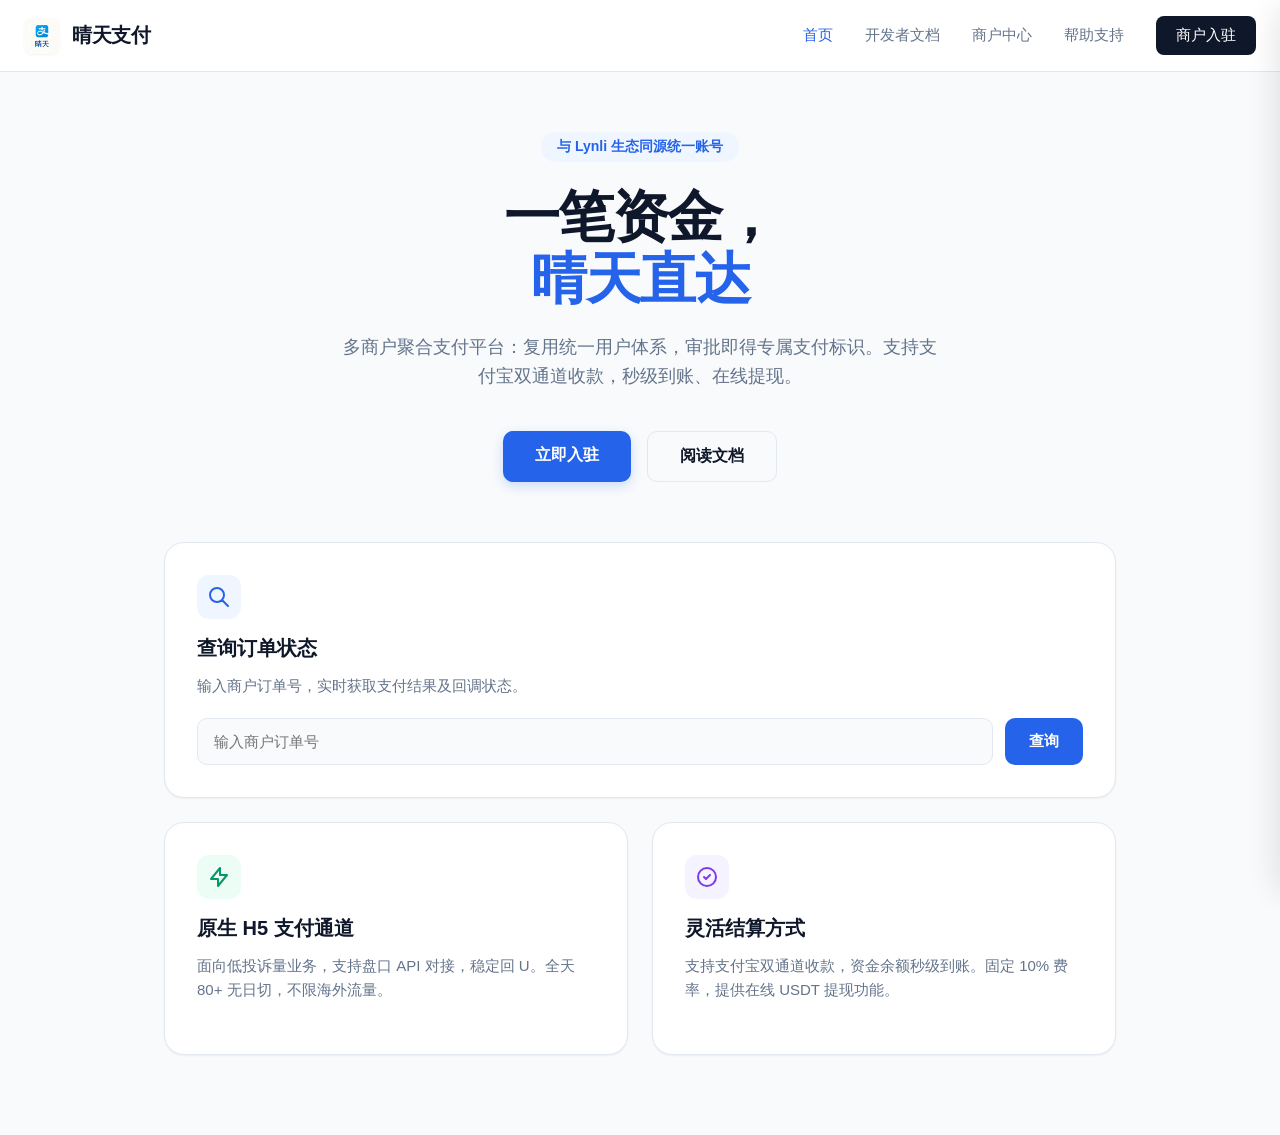
==== commit 6a26dc50: "feat: build full SaaS landing page with features and smooth drawer" ====
--- a/index.html
+++ b/index.html
@@ -4,98 +4,119 @@
   <meta charset="UTF-8">
   <meta name="viewport" content="width=device-width, initial-scale=1.0, maximum-scale=1.0, user-scalable=no">
   <title>晴天支付 - 多商户聚合支付平台</title>
+  <link rel="icon" href="assets/favicon.png">
   <style>
-    /* ===== 强制重置 ===== */
-    * { box-sizing: border-box; margin: 0; padding: 0; }
-    body { font-family: -apple-system, BlinkMacSystemFont, "PingFang SC", sans-serif; background: #f4f6f8; color: #111; }
+    /* ================= 基础重置与色彩系统 ================= */
+    :root {
+      --primary: #2563eb;
+      --primary-hover: #1d4ed8;
+      --primary-light: #eff6ff;
+      --bg: #f8fafc;
+      --surface: #ffffff;
+      --text-main: #0f172a;
+      --text-muted: #64748b;
+      --border: #e2e8f0;
+      --shadow-sm: 0 1px 2px 0 rgb(0 0 0 / 0.05);
+      --shadow-md: 0 4px 6px -1px rgb(0 0 0 / 0.05), 0 2px 4px -2px rgb(0 0 0 / 0.05);
+      --shadow-lg: 0 10px 15px -3px rgb(0 0 0 / 0.05), 0 4px 6px -4px rgb(0 0 0 / 0.05);
+    }
+    * { box-sizing: border-box; margin: 0; padding: 0; -webkit-tap-highlight-color: transparent; }
+    body { font-family: -apple-system, BlinkMacSystemFont, "Inter", "PingFang SC", sans-serif; background: var(--bg); color: var(--text-main); }
     a { text-decoration: none; color: inherit; }
 
-    /* ===== 顶部导航 ===== */
-    .header { display: flex; justify-content: space-between; align-items: center; padding: 15px 20px; background: #fff; border-bottom: 1px solid #eee; position: sticky; top: 0; z-index: 100; }
-    .logo { display: flex; align-items: center; gap: 10px; }
-    .logo img { width: 36px; height: 36px; border-radius: 8px; }
-    .logo h1 { font-size: 18px; margin: 0; font-weight: bold; }
-    .desktop-nav { display: flex; gap: 24px; align-items: center; }
-    .desktop-nav a { color: #666; font-size: 14px; font-weight: 500; }
-    .desktop-nav a.active { color: #0a66ff; }
-    .hamburger { display: none; font-size: 24px; cursor: pointer; padding: 5px; color: #111; }
-
-    /* ===== 页面内容 ===== */
-    .main-content { text-align: center; padding: 60px 20px; max-width: 800px; margin: 0 auto; }
-    .main-content h1 { font-size: 42px; line-height: 1.2; margin-bottom: 20px; font-weight: 800; }
-    .main-content h1 span { color: #0a66ff; }
-    .main-content p { color: #666; font-size: 16px; line-height: 1.6; }
-
-    /* ========================================================
-       右侧滑动抽屉 (终极版)
-       ======================================================== */
+    /* ================= 顶部导航 ================= */
+    .header { 
+      display: flex; justify-content: space-between; align-items: center; 
+      padding: 16px 24px; background: var(--surface); 
+      border-bottom: 1px solid var(--border); position: sticky; top: 0; z-index: 100; 
+    }
+    .logo { display: flex; align-items: center; gap: 12px; }
+    .logo img { width: 36px; height: 36px; border-radius: 8px; box-shadow: var(--shadow-sm); }
+    .logo h1 { font-size: 20px; margin: 0; font-weight: 700; letter-spacing: -0.5px; }
     
-    /* 黑色半透明遮罩 */
+    .desktop-nav { display: flex; gap: 32px; align-items: center; }
+    .desktop-nav a { color: var(--text-muted); font-size: 15px; font-weight: 500; transition: color 0.2s; }
+    .desktop-nav a:hover, .desktop-nav a.active { color: var(--primary); }
+    .desktop-nav .btn { background: var(--text-main); color: #fff; padding: 10px 20px; border-radius: 8px; transition: background 0.2s; }
+    .desktop-nav .btn:hover { background: #000; }
+
+    .hamburger { display: none; font-size: 24px; cursor: pointer; padding: 8px; color: var(--text-main); }
+
+    /* ================= 移动端丝滑抽屉 ================= */
     .drawer-mask {
       display: none; position: fixed; inset: 0;
-      background: rgba(0, 0, 0, 0.4);
-      backdrop-filter: blur(3px);
-      z-index: 9998;
-    }
-
-    /* 抽屉主体 - 从右侧滑出 */
+      background: rgba(15, 23, 42, 0.3); backdrop-filter: blur(4px); -webkit-backdrop-filter: blur(4px);
+      z-index: 9998; opacity: 0; transition: opacity 0.4s ease;
+    }
+    .drawer-mask.show { display: block; opacity: 1; }
     .drawer {
-      position: fixed; top: 0; bottom: 0; right: -100%;
-      width: 80%; max-width: 320px;
-      background: #ffffff;
-      z-index: 9999;
-      display: flex; flex-direction: column;
-      transition: right 0.3s cubic-bezier(0.4, 0, 0.2, 1);
-      box-shadow: -4px 0 24px rgba(0,0,0,0.1);
-      border-radius: 16px 0 0 16px;
-    }
-    .drawer.open { right: 0; }
-
-    /* 抽屉头部 */
-    .drawer-header {
-      display: flex; align-items: center; justify-content: space-between;
-      padding: 20px; border-bottom: 1px solid #f5f5f5;
-    }
-    .drawer-close { font-size: 24px; color: #999; cursor: pointer; padding: 5px; }
+      position: fixed; top: 0; bottom: 0; right: 0;
+      width: 85%; max-width: 320px; background: var(--surface); z-index: 9999;
+      display: flex; flex-direction: column; border-radius: 24px 0 0 24px;
+      box-shadow: -10px 0 30px -5px rgba(0, 0, 0, 0.1);
+      transform: translateX(100%); will-change: transform;
+      transition: transform 0.45s cubic-bezier(0.32, 0.72, 0, 1);
+    }
+    .drawer.open { transform: translateX(0); }
+    .drawer-header { display: flex; align-items: center; justify-content: space-between; padding: 24px 20px; }
+    .drawer-close { width: 36px; height: 36px; border-radius: 50%; background: var(--bg); display: flex; align-items: center; justify-content: center; font-size: 18px; color: var(--text-muted); cursor: pointer; }
     .drawer-logo-area { display: flex; align-items: center; gap: 12px; }
-    .drawer-logo-area img { width: 42px; height: 42px; border-radius: 12px; }
-    .drawer-title { text-align: right; }
-    .drawer-title h2 { margin: 0; font-size: 18px; color: #111; }
-    .drawer-title p { margin: 2px 0 0 0; font-size: 12px; color: #888; }
-
-    /* 抽屉内容区 */
-    .drawer-body { flex: 1; overflow-y: auto; padding: 10px 16px 20px; }
-    .drawer-group { font-size: 12px; color: #999; margin: 16px 8px 8px; }
-
-    /* 菜单项 */
-    .drawer-item {
-      display: flex; align-items: center; gap: 12px;
-      padding: 12px; margin-bottom: 4px;
-      border-radius: 12px; font-size: 15px; color: #333;
-    }
-    .drawer-item.active { background: #f0f7ff; color: #0a66ff; font-weight: 600; }
+    .drawer-logo-area img { width: 40px; height: 40px; border-radius: 10px; }
+    .drawer-body { flex: 1; overflow-y: auto; padding: 0 16px; }
+    .drawer-item { display: flex; align-items: center; padding: 16px; font-size: 16px; color: var(--text-main); border-bottom: 1px solid var(--bg); font-weight: 500; }
+    .drawer-item:active { background: var(--bg); }
+
+    /* ================= 首页 Hero 区域 ================= */
+    .hero { max-width: 1200px; margin: 60px auto; padding: 0 24px; display: flex; flex-direction: column; align-items: center; text-align: center; }
+    .hero-badge { background: var(--primary-light); color: var(--primary); padding: 6px 16px; border-radius: 20px; font-size: 14px; font-weight: 600; margin-bottom: 24px; }
+    .hero h1 { font-size: 56px; line-height: 1.1; font-weight: 800; margin-bottom: 24px; letter-spacing: -1.5px; }
+    .hero h1 span { color: var(--primary); }
+    .hero p { font-size: 18px; color: var(--text-muted); max-width: 600px; margin-bottom: 40px; line-height: 1.6; }
     
-    /* 图标背景色 */
-    .icon-box { width: 32px; height: 32px; border-radius: 8px; display: flex; align-items: center; justify-content: center; }
-    .icon-box svg { width: 18px; height: 18px; }
-    .icon-blue { background: #eef3ff; color: #0a66ff; }
-    .icon-purple { background: #f4ebff; color: #9333ea; }
-    .icon-green { background: #e6f7f0; color: #059669; }
-
-    /* 手机端响应 */
+    .hero-actions { display: flex; gap: 16px; }
+    .btn-primary { background: var(--primary); color: #fff; padding: 14px 32px; border-radius: 10px; font-size: 16px; font-weight: 600; box-shadow: 0 4px 12px rgba(37,99,235,0.2); transition: all 0.2s; }
+    .btn-primary:hover { background: var(--primary-hover); transform: translateY(-2px); }
+    .btn-outline { background: transparent; color: var(--text-main); padding: 14px 32px; border-radius: 10px; font-size: 16px; font-weight: 600; border: 1px solid var(--border); transition: all 0.2s; }
+    .btn-outline:hover { background: var(--bg); }
+
+    /* ================= 业务卡片网格 ================= */
+    .features { max-width: 1000px; margin: 0 auto 80px; padding: 0 24px; display: grid; grid-template-columns: repeat(2, 1fr); gap: 24px; }
+    .card { background: var(--surface); border-radius: 20px; padding: 32px; border: 1px solid var(--border); box-shadow: var(--shadow-sm); transition: box-shadow 0.3s; }
+    .card:hover { box-shadow: var(--shadow-md); }
+    .card h3 { font-size: 20px; margin-bottom: 12px; display: flex; align-items: center; gap: 10px; }
+    .card p { color: var(--text-muted); font-size: 15px; line-height: 1.6; margin-bottom: 20px; }
+    
+    /* 订单查询框 */
+    .search-box { display: flex; gap: 12px; margin-top: 20px; }
+    .search-box input { flex: 1; padding: 14px 16px; border: 1px solid var(--border); border-radius: 10px; font-size: 15px; outline: none; background: var(--bg); transition: border 0.2s; }
+    .search-box input:focus { border-color: var(--primary); background: #fff; }
+    .search-box button { background: var(--primary); color: #fff; border: none; padding: 0 24px; border-radius: 10px; font-size: 15px; font-weight: 600; cursor: pointer; }
+
+    /* 图标背景 */
+    .icon-wrapper { width: 44px; height: 44px; border-radius: 12px; display: flex; align-items: center; justify-content: center; margin-bottom: 16px; }
+    .icon-blue { background: #eff6ff; color: #2563eb; }
+    .icon-green { background: #ecfdf5; color: #059669; }
+    .icon-purple { background: #f5f3ff; color: #7c3aed; }
+
+    /* ================= 响应式 ================= */
     @media (max-width: 768px) {
       .desktop-nav { display: none; }
       .hamburger { display: block; }
-      .main-content h1 { font-size: 34px; }
+      .hero { margin: 40px auto; }
+      .hero h1 { font-size: 40px; }
+      .hero p { font-size: 16px; }
+      .features { grid-template-columns: 1fr; }
+      .hero-actions { flex-direction: column; width: 100%; max-width: 300px; }
+      .btn-primary, .btn-outline { width: 100%; }
     }
   </style>
 </head>
 <body>
 
-  <!-- 顶部 -->
+  <!-- 顶部导航 -->
   <div class="header">
     <div class="logo">
-      <img src="assets/logo.png" alt="logo">
+      <img src="assets/logo.png" alt="晴天支付">
       <h1>晴天支付</h1>
     </div>
     <div class="desktop-nav">
@@ -103,75 +124,99 @@
       <a href="docs.html">开发者文档</a>
       <a href="merchant.html">商户中心</a>
       <a href="support.html">帮助支持</a>
-    </div>
-    <!-- 右侧触发按钮 -->
-    <div class="hamburger" onclick="openDrawer()">☰</div>
+      <a href="login.html" class="btn">商户入驻</a>
+    </div>
+    <div class="hamburger" onclick="toggleDrawer(true)">☰</div>
   </div>
 
-  <!-- 遮罩层 -->
-  <div class="drawer-mask" id="drawerMask" onclick="closeDrawer()"></div>
-
-  <!-- 右侧抽屉层 -->
+  <!-- 抽屉遮罩与主体 -->
+  <div class="drawer-mask" id="drawerMask" onclick="toggleDrawer(false)"></div>
   <div class="drawer" id="drawer">
-    <!-- 头部：关闭按钮在左，Logo在右 -->
     <div class="drawer-header">
-      <div class="drawer-close" onclick="closeDrawer()">✕</div>
+      <div class="drawer-close" onclick="toggleDrawer(false)">✕</div>
       <div class="drawer-logo-area">
-        <div class="drawer-title">
-          <h2>晴天支付</h2>
-          <p>商户服务平台</p>
+        <div style="text-align: right;">
+          <h2 style="font-size: 18px; margin: 0;">晴天支付</h2>
+          <p style="font-size: 12px; color: #888; margin-top: 2px;">聚合支付平台</p>
         </div>
         <img src="assets/logo.png" alt="晴天支付">
       </div>
     </div>
-
-    <!-- 菜单内容 -->
     <div class="drawer-body">
-      <div class="drawer-group">导航菜单</div>
+      <a href="index.html" class="drawer-item">首页</a>
+      <a href="docs.html" class="drawer-item">开发者文档</a>
+      <a href="merchant.html" class="drawer-item">商户中心</a>
+      <a href="support.html" class="drawer-item">帮助支持</a>
+      <a href="login.html" class="drawer-item" style="color: var(--primary); border: none;">商户入驻 →</a>
+    </div>
+  </div>
+
+  <!-- 核心内容 -->
+  <main>
+    <div class="hero">
+      <div class="hero-badge">与 Lynli 生态同源统一账号</div>
+      <h1>一笔资金，<br><span>晴天直达</span></h1>
+      <p>多商户聚合支付平台：复用统一用户体系，审批即得专属支付标识。支持支付宝双通道收款，秒级到账、在线提现。</p>
+      <div class="hero-actions">
+        <a href="login.html" class="btn-primary">立即入驻</a>
+        <a href="docs.html" class="btn-outline">阅读文档</a>
+      </div>
+    </div>
+
+    <!-- 功能区块 -->
+    <div class="features">
       
-      <a href="index.html" class="drawer-item active">
-        <div class="icon-box icon-blue"><svg fill="none" stroke="currentColor" viewBox="0 0 24 24"><path stroke-linecap="round" stroke-linejoin="round" stroke-width="2" d="M3 12l2-2m0 0l7-7 7 7M5 10v10a1 1 0 001 1h3m10-11l2 2m-2-2v10a1 1 0 01-1 1h-3m-6 0a1 1 0 001-1v-4a1 1 0 011-1h2a1 1 0 011 1v4a1 1 0 001 1m-6 0h6"></path></svg></div>
-        首页
-      </a>
-
-      <a href="docs.html" class="drawer-item">
-        <div class="icon-box icon-purple"><svg fill="none" stroke="currentColor" viewBox="0 0 24 24"><path stroke-linecap="round" stroke-linejoin="round" stroke-width="2" d="M12 6.253v13m0-13C10.832 5.477 9.246 5 7.5 5S4.168 5.477 3 6.253v13C4.168 18.477 5.754 18 7.5 18s3.332.477 4.5 1.253m0-13C13.168 5.477 14.754 5 16.5 5c1.747 0 3.332.477 4.5 1.253v13C19.832 18.477 18.247 18 16.5 18c-1.746 0-3.332.477-4.5 1.253"></path></svg></div>
-        开发者文档
-      </a>
-
-      <a href="merchant.html" class="drawer-item">
-        <div class="icon-box icon-blue"><svg fill="none" stroke="currentColor" viewBox="0 0 24 24"><path stroke-linecap="round" stroke-linejoin="round" stroke-width="2" d="M16 7a4 4 0 11-8 0 4 4 0 018 0zM12 14a7 7 0 00-7 7h14a7 7 0 00-7-7z"></path></svg></div>
-        商户中心
-      </a>
-
-      <a href="support.html" class="drawer-item">
-        <div class="icon-box icon-green"><svg fill="none" stroke="currentColor" viewBox="0 0 24 24"><path stroke-linecap="round" stroke-linejoin="round" stroke-width="2" d="M18.364 5.636l-3.536 3.536m0 5.656l3.536 3.536M9.172 9.172L5.636 5.636m3.536 9.192l-3.536 3.536M21 12a9 9 0 11-18 0 9 9 0 0118 0zm-5 0a4 4 0 11-8 0 4 4 0 018 0z"></path></svg></div>
-        帮助支持
-      </a>
-
-      <div style="margin-top: 20px;">
-        <a href="login.html" style="display: block; text-align: center; background: #0a66ff; color: #fff; padding: 14px; border-radius: 8px; font-weight: bold;">商户入驻</a>
-      </div>
-    </div>
-  </div>
-
-  <!-- 页面内容 -->
-  <div class="main-content">
-    <h1>一笔资金，<br><span>晴天直达</span></h1>
-    <p>多商户聚合支付平台：复用统一用户体系，审批即得专属支付标识。<br>支持支付宝双通道收款，秒级到账、在线提现。</p>
-  </div>
+      <!-- 查询卡片 -->
+      <div class="card" style="grid-column: span 2;">
+        <div class="icon-wrapper icon-blue">
+          <svg width="24" height="24" fill="none" stroke="currentColor" viewBox="0 0 24 24"><path stroke-linecap="round" stroke-linejoin="round" stroke-width="2" d="M21 21l-6-6m2-5a7 7 0 11-14 0 7 7 0 0114 0z"></path></svg>
+        </div>
+        <h3>查询订单状态</h3>
+        <p>输入商户订单号，实时获取支付结果及回调状态。</p>
+        <div class="search-box">
+          <input type="text" id="queryOrder" placeholder="输入商户订单号">
+          <button onclick="alert('查询功能开发中')">查询</button>
+        </div>
+      </div>
+
+      <!-- 通道说明 -->
+      <div class="card">
+        <div class="icon-wrapper icon-green">
+          <svg width="24" height="24" fill="none" stroke="currentColor" viewBox="0 0 24 24"><path stroke-linecap="round" stroke-linejoin="round" stroke-width="2" d="M13 10V3L4 14h7v7l9-11h-7z"></path></svg>
+        </div>
+        <h3>原生 H5 支付通道</h3>
+        <p>面向低投诉量业务，支持盘口 API 对接，稳定回 U。全天 80+ 无日切，不限海外流量。</p>
+      </div>
+
+      <!-- 结算规则 -->
+      <div class="card">
+        <div class="icon-wrapper icon-purple">
+          <svg width="24" height="24" fill="none" stroke="currentColor" viewBox="0 0 24 24"><path stroke-linecap="round" stroke-linejoin="round" stroke-width="2" d="M9 12l2 2 4-4m6 2a9 9 0 11-18 0 9 9 0 0118 0z"></path></svg>
+        </div>
+        <h3>灵活结算方式</h3>
+        <p>支持支付宝双通道收款，资金余额秒级到账。固定 10% 费率，提供在线 USDT 提现功能。</p>
+      </div>
+
+    </div>
+  </main>
 
   <script>
-    function openDrawer() {
-      document.getElementById('drawerMask').style.display = 'block';
-      document.getElementById('drawer').classList.add('open');
-      document.body.style.overflow = 'hidden'; 
-    }
-
-    function closeDrawer() {
-      document.getElementById('drawer').classList.remove('open');
-      document.getElementById('drawerMask').style.display = 'none';
-      document.body.style.overflow = 'auto';
+    // 抽屉动画
+    function toggleDrawer(show) {
+      const drawer = document.getElementById('drawer');
+      const mask = document.getElementById('drawerMask');
+      if (show) {
+        mask.style.display = 'block';
+        void mask.offsetWidth; 
+        mask.classList.add('show');
+        drawer.classList.add('open');
+        document.body.style.overflow = 'hidden';
+      } else {
+        mask.classList.remove('show');
+        drawer.classList.remove('open');
+        document.body.style.overflow = 'auto';
+        setTimeout(() => { if (!drawer.classList.contains('open')) mask.style.display = 'none'; }, 400);
+      }
     }
   </script>
 </body>
